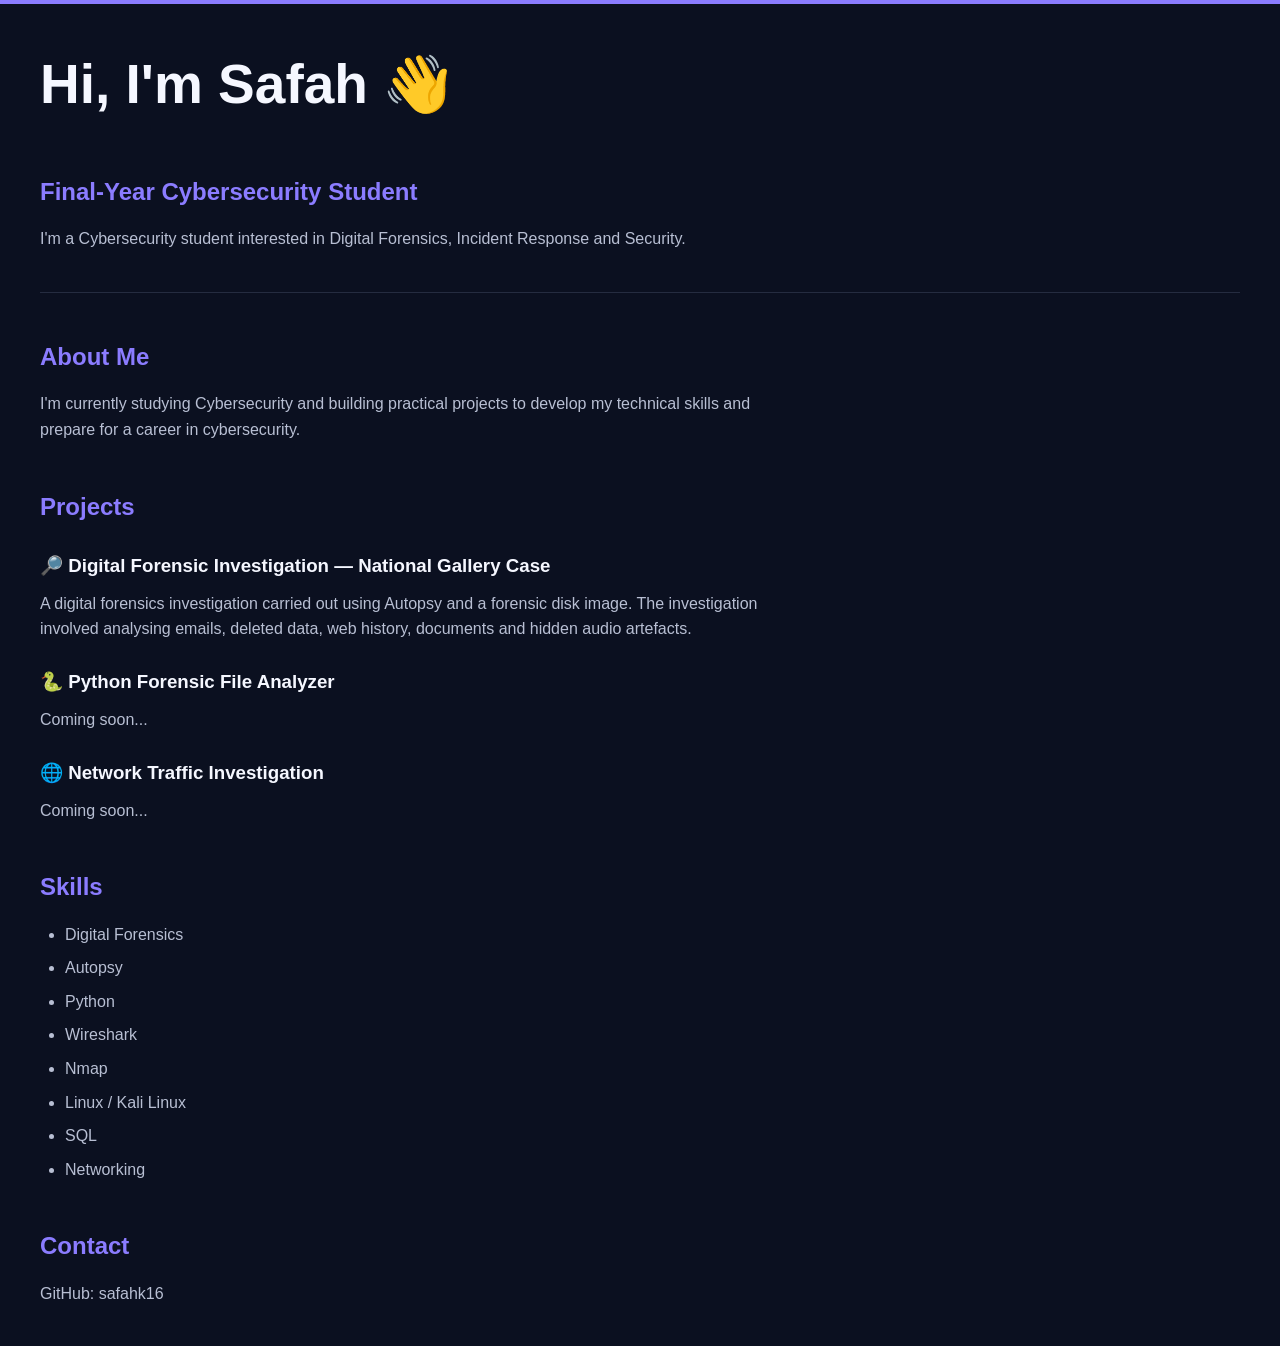
==== index.html @ 8dd82c58 "Add stylesheet link to index.html" ====
<!DOCTYPE html>
<html lang="en">
<head>
    <meta charset="UTF-8">
    <meta name="viewport" content="width=device-width, initial-scale=1.0">
    <link rel="stylesheet" href="style.css">
    <title>Safah | Cybersecurity Portfolio</title>
</head>

<body>

    <h1>Hi, I'm Safah 👋</h1>

    <h2>Final-Year Cybersecurity Student</h2>

    <p>
        I'm a Cybersecurity student interested in Digital Forensics,
        Incident Response and Security.
    </p>

    <hr>

    <h2>About Me</h2>

    <p>
        I'm currently studying Cybersecurity and building practical
        projects to develop my technical skills and prepare for a
        career in cybersecurity.
    </p>

    <h2>Projects</h2>

    <h3>🔎 Digital Forensic Investigation — National Gallery Case</h3>

    <p>
        A digital forensics investigation carried out using Autopsy
        and a forensic disk image. The investigation involved analysing
        emails, deleted data, web history, documents and hidden audio
        artefacts.
    </p>

    <h3>🐍 Python Forensic File Analyzer</h3>

    <p>
        Coming soon...
    </p>

    <h3>🌐 Network Traffic Investigation</h3>

    <p>
        Coming soon...
    </p>

    <h2>Skills</h2>

    <ul>
        <li>Digital Forensics</li>
        <li>Autopsy</li>
        <li>Python</li>
        <li>Wireshark</li>
        <li>Nmap</li>
        <li>Linux / Kali Linux</li>
        <li>SQL</li>
        <li>Networking</li>
    </ul>

    <h2>Contact</h2>

    <p>
        GitHub: safahk16
    </p>

</body>
</html>
---- style.css ----
* {
    margin: 0;
    padding: 0;
    box-sizing: border-box;
}

body {
    font-family: Arial, sans-serif;
    background: #0b1020;
    color: #f5f7ff;
    line-height: 1.6;
    padding: 40px;
}

h1 {
    font-size: 55px;
    margin-bottom: 10px;
}

h2 {
    color: #8b7cff;
    margin-top: 45px;
    margin-bottom: 15px;
}

h3 {
    margin-top: 25px;
    margin-bottom: 10px;
}

p {
    color: #b8bfd3;
    max-width: 750px;
}

hr {
    border: none;
    border-top: 1px solid #252c40;
    margin: 40px 0;
}

ul {
    margin-left: 25px;
    color: #b8bfd3;
}

li {
    margin: 8px 0;
}

body::before {
    content: "";
    display: block;
    height: 4px;
    background: #8b7cff;
    position: fixed;
    top: 0;
    left: 0;
    right: 0;
}
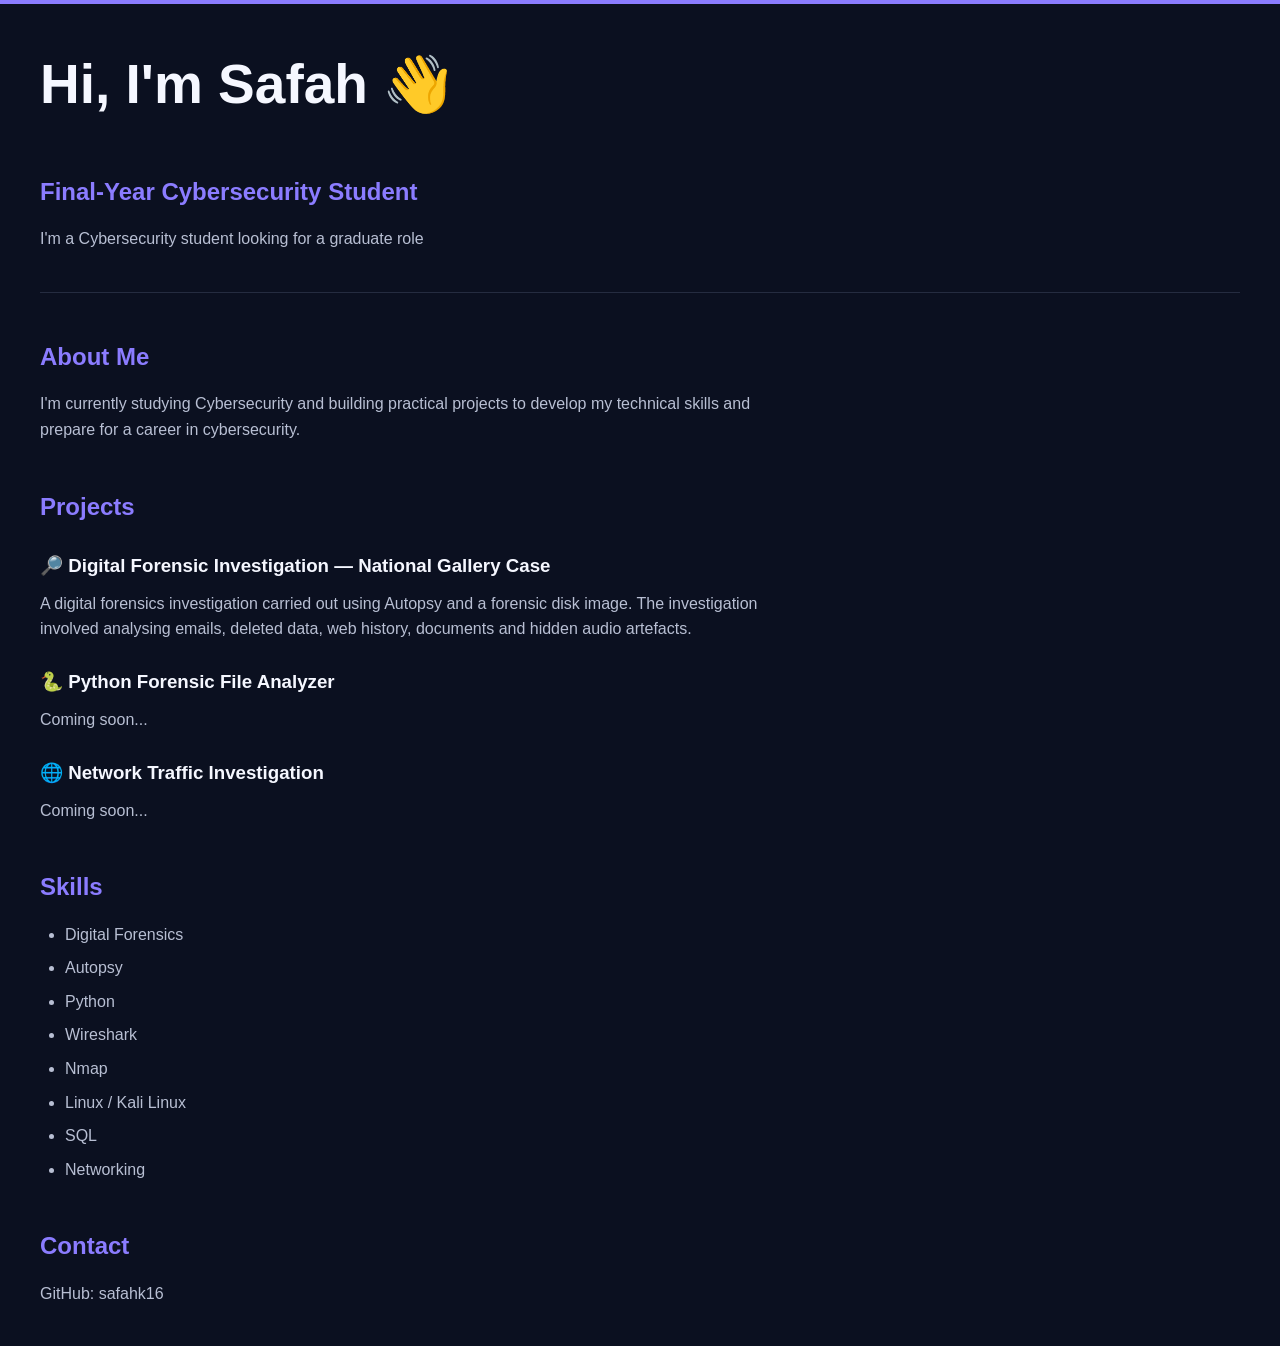
==== commit a6245426: "Update student description for graduate role" ====
--- a/index.html
+++ b/index.html
@@ -14,8 +14,7 @@
     <h2>Final-Year Cybersecurity Student</h2>
 
     <p>
-        I'm a Cybersecurity student interested in Digital Forensics,
-        Incident Response and Security.
+        I'm a Cybersecurity student looking for a graduate role
     </p>
 
     <hr>
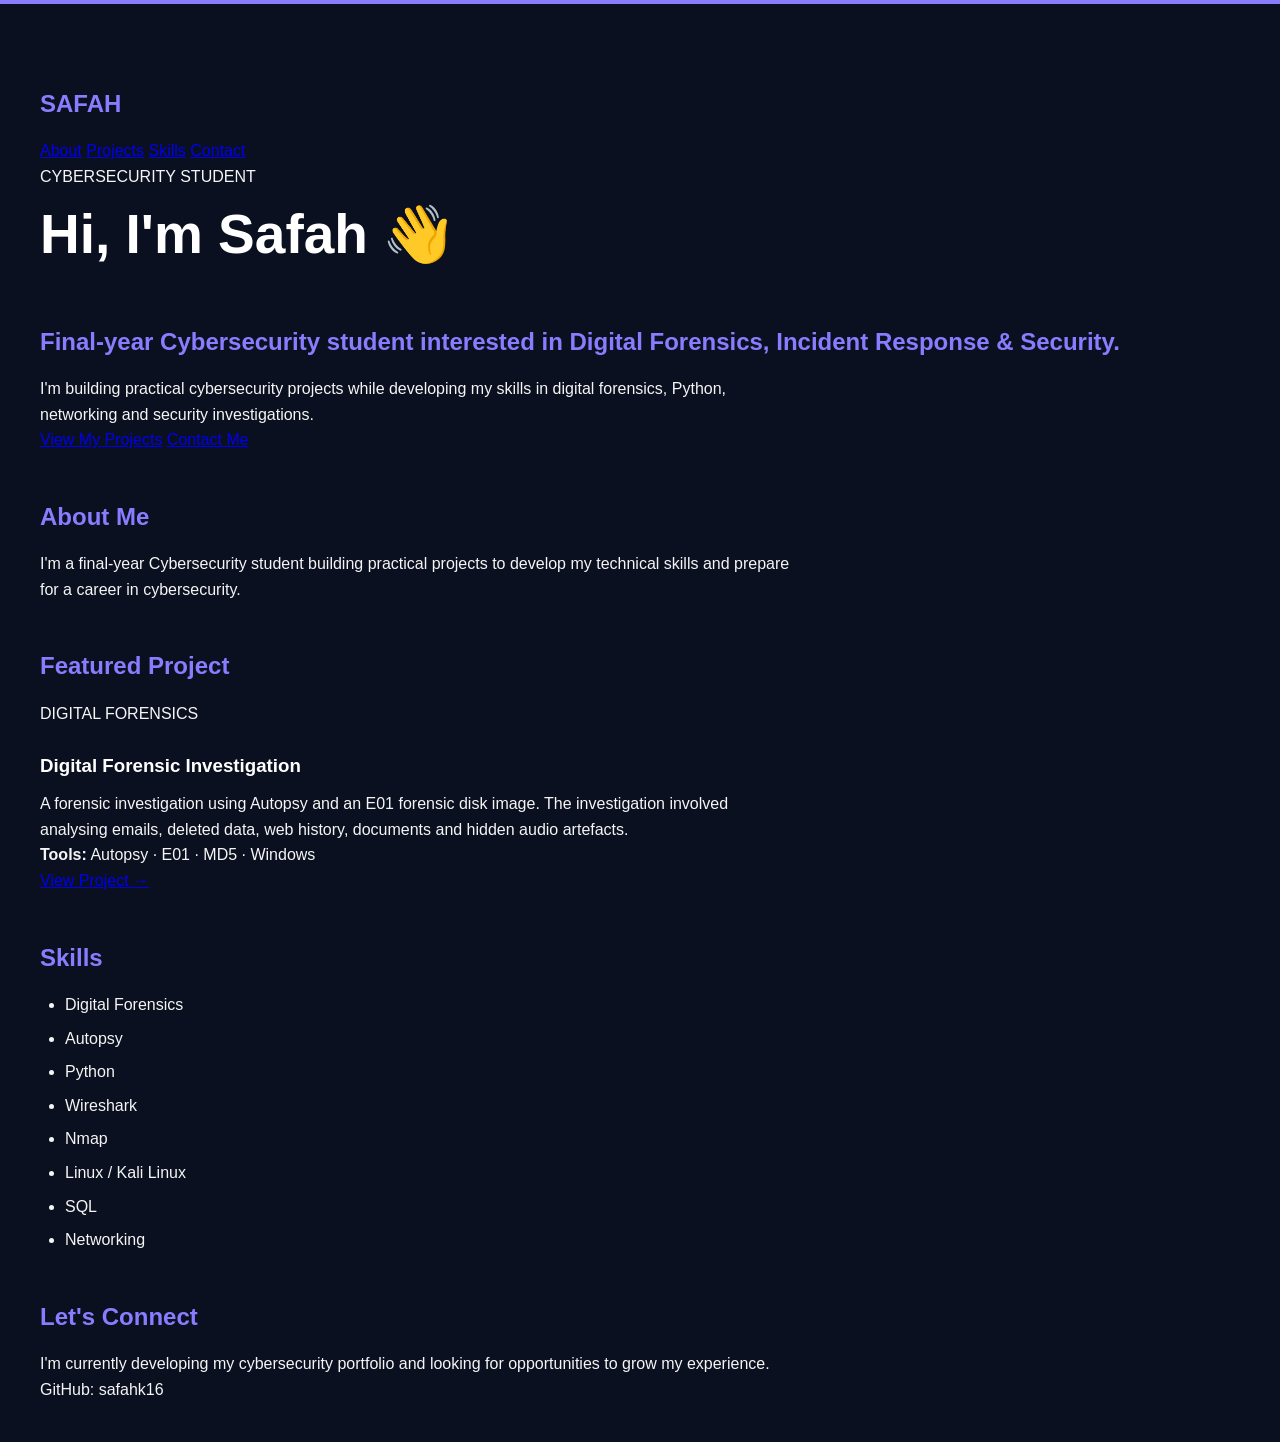
==== commit 899c047f: "Refactor index.html structure and content" ====
--- a/index.html
+++ b/index.html
@@ -1,73 +1,134 @@
 <!DOCTYPE html>
 <html lang="en">
+
 <head>
     <meta charset="UTF-8">
     <meta name="viewport" content="width=device-width, initial-scale=1.0">
+
     <link rel="stylesheet" href="style.css">
+
     <title>Safah | Cybersecurity Portfolio</title>
 </head>
 
 <body>
 
-    <h1>Hi, I'm Safah 👋</h1>
+    <header>
+        <nav>
+            <h2>SAFAH</h2>
 
-    <h2>Final-Year Cybersecurity Student</h2>
+            <div>
+                <a href="#about">About</a>
+                <a href="#projects">Projects</a>
+                <a href="#skills">Skills</a>
+                <a href="#contact">Contact</a>
+            </div>
+        </nav>
+    </header>
 
-    <p>
-        I'm a Cybersecurity student looking for a graduate role
-    </p>
 
-    <hr>
+    <main>
 
-    <h2>About Me</h2>
+        <section class="hero">
 
-    <p>
-        I'm currently studying Cybersecurity and building practical
-        projects to develop my technical skills and prepare for a
-        career in cybersecurity.
-    </p>
+            <p class="eyebrow">CYBERSECURITY STUDENT</p>
 
-    <h2>Projects</h2>
+            <h1>Hi, I'm Safah 👋</h1>
 
-    <h3>🔎 Digital Forensic Investigation — National Gallery Case</h3>
+            <h2>
+                Final-year Cybersecurity student interested in
+                Digital Forensics, Incident Response & Security.
+            </h2>
 
-    <p>
-        A digital forensics investigation carried out using Autopsy
-        and a forensic disk image. The investigation involved analysing
-        emails, deleted data, web history, documents and hidden audio
-        artefacts.
-    </p>
+            <p>
+                I'm building practical cybersecurity projects while
+                developing my skills in digital forensics, Python,
+                networking and security investigations.
+            </p>
 
-    <h3>🐍 Python Forensic File Analyzer</h3>
+            <div class="buttons">
+                <a href="#projects">View My Projects</a>
+                <a href="#contact">Contact Me</a>
+            </div>
 
-    <p>
-        Coming soon...
-    </p>
+        </section>
 
-    <h3>🌐 Network Traffic Investigation</h3>
 
-    <p>
-        Coming soon...
-    </p>
+        <section id="about">
 
-    <h2>Skills</h2>
+            <h2>About Me</h2>
 
-    <ul>
-        <li>Digital Forensics</li>
-        <li>Autopsy</li>
-        <li>Python</li>
-        <li>Wireshark</li>
-        <li>Nmap</li>
-        <li>Linux / Kali Linux</li>
-        <li>SQL</li>
-        <li>Networking</li>
-    </ul>
+            <p>
+                I'm a final-year Cybersecurity student building
+                practical projects to develop my technical skills
+                and prepare for a career in cybersecurity.
+            </p>
 
-    <h2>Contact</h2>
+        </section>
 
-    <p>
-        GitHub: safahk16
-    </p>
+
+        <section id="projects">
+
+            <h2>Featured Project</h2>
+
+            <div class="project-card">
+
+                <p class="eyebrow">DIGITAL FORENSICS</p>
+
+                <h3>Digital Forensic Investigation</h3>
+
+                <p>
+                    A forensic investigation using Autopsy and an
+                    E01 forensic disk image. The investigation
+                    involved analysing emails, deleted data,
+                    web history, documents and hidden audio artefacts.
+                </p>
+
+                <p>
+                    <strong>Tools:</strong>
+                    Autopsy · E01 · MD5 · Windows
+                </p>
+
+                <a href="#">View Project →</a>
+
+            </div>
+
+        </section>
+
+
+        <section id="skills">
+
+            <h2>Skills</h2>
+
+            <ul>
+                <li>Digital Forensics</li>
+                <li>Autopsy</li>
+                <li>Python</li>
+                <li>Wireshark</li>
+                <li>Nmap</li>
+                <li>Linux / Kali Linux</li>
+                <li>SQL</li>
+                <li>Networking</li>
+            </ul>
+
+        </section>
+
+
+        <section id="contact">
+
+            <h2>Let's Connect</h2>
+
+            <p>
+                I'm currently developing my cybersecurity portfolio
+                and looking for opportunities to grow my experience.
+            </p>
+
+            <p>
+                GitHub: safahk16
+            </p>
+
+        </section>
+
+    </main>
 
 </body>
 </html>
--- a/style.css
+++ b/style.css
@@ -7,7 +7,7 @@
 body {
     font-family: Arial, sans-serif;
     background: #0b1020;
-    color: #f5f7ff;
+    color: #ffffff;
     line-height: 1.6;
     padding: 40px;
 }
@@ -29,7 +29,7 @@
 }
 
 p {
-    color: #b8bfd3;
+    color: #F5F5F5;
     max-width: 750px;
 }
 
@@ -41,7 +41,7 @@
 
 ul {
     margin-left: 25px;
-    color: #b8bfd3;
+    color: #F5F5F5;
 }
 
 li {
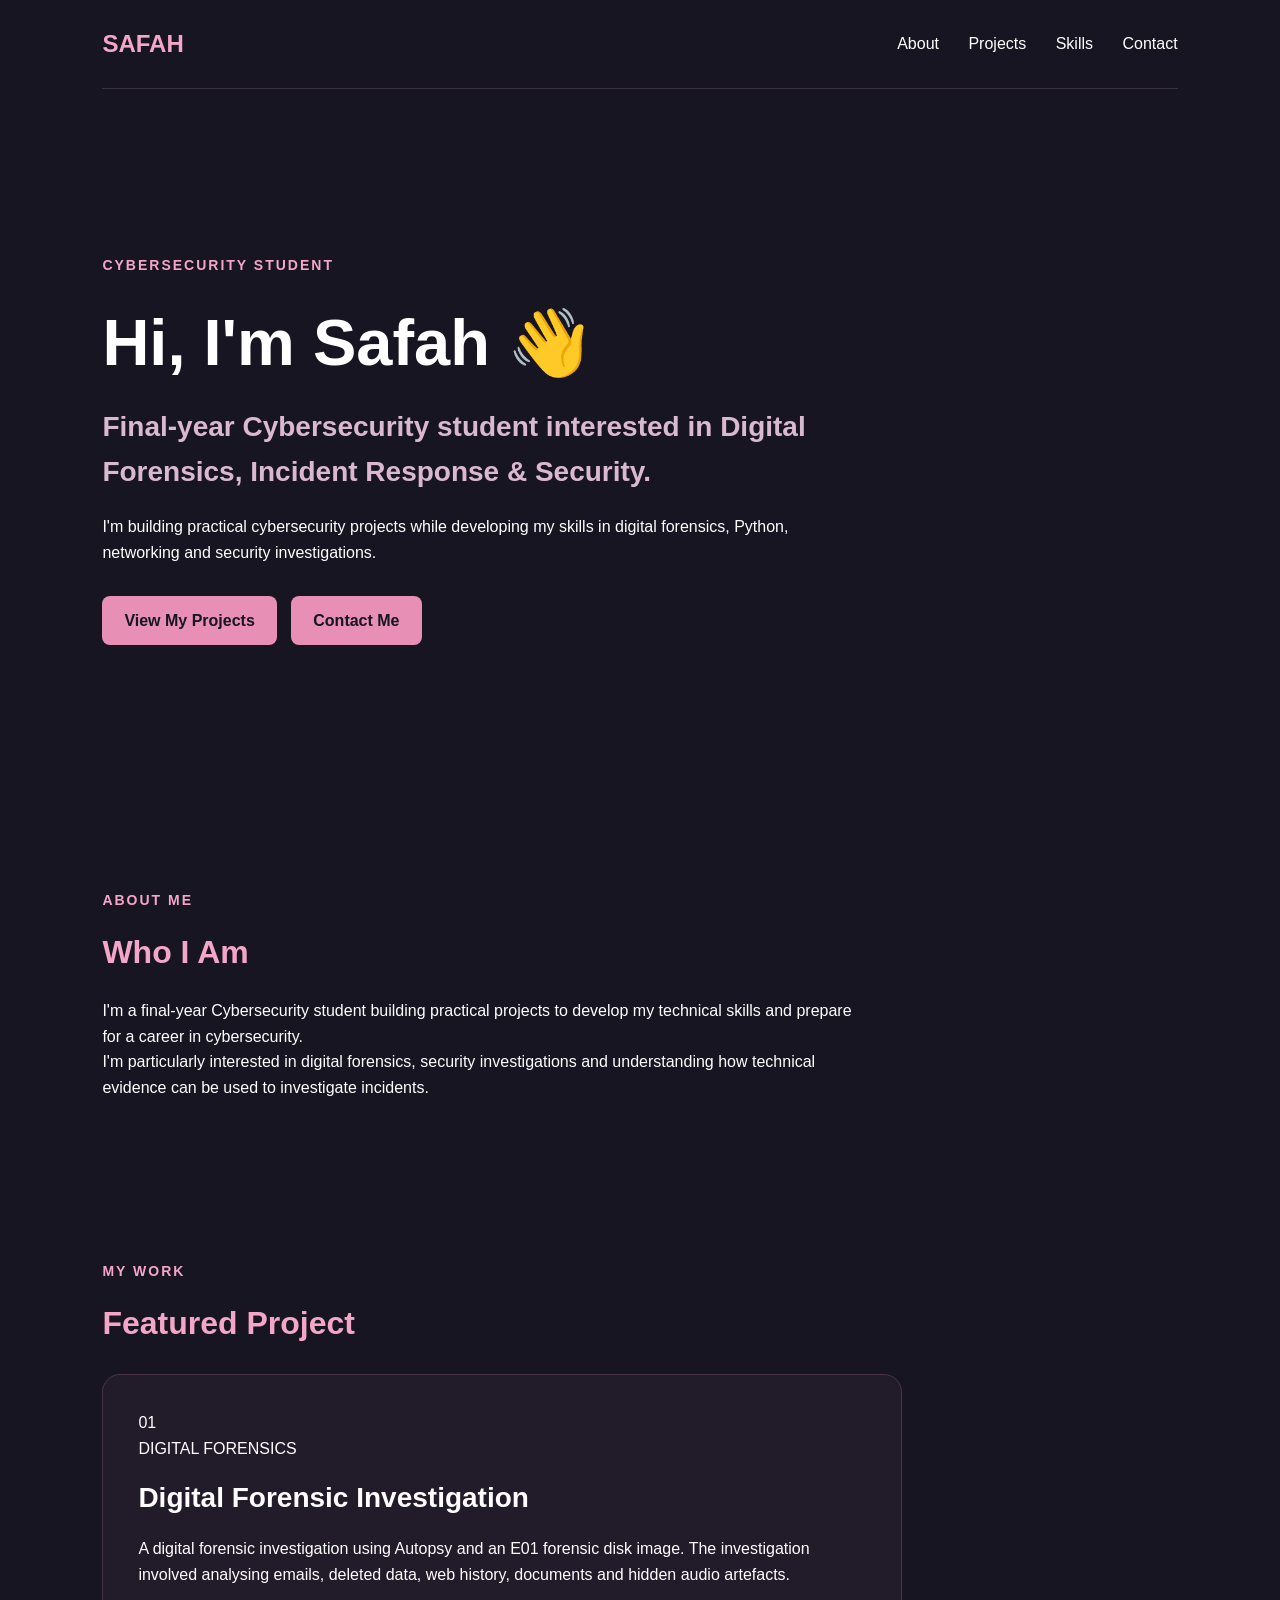
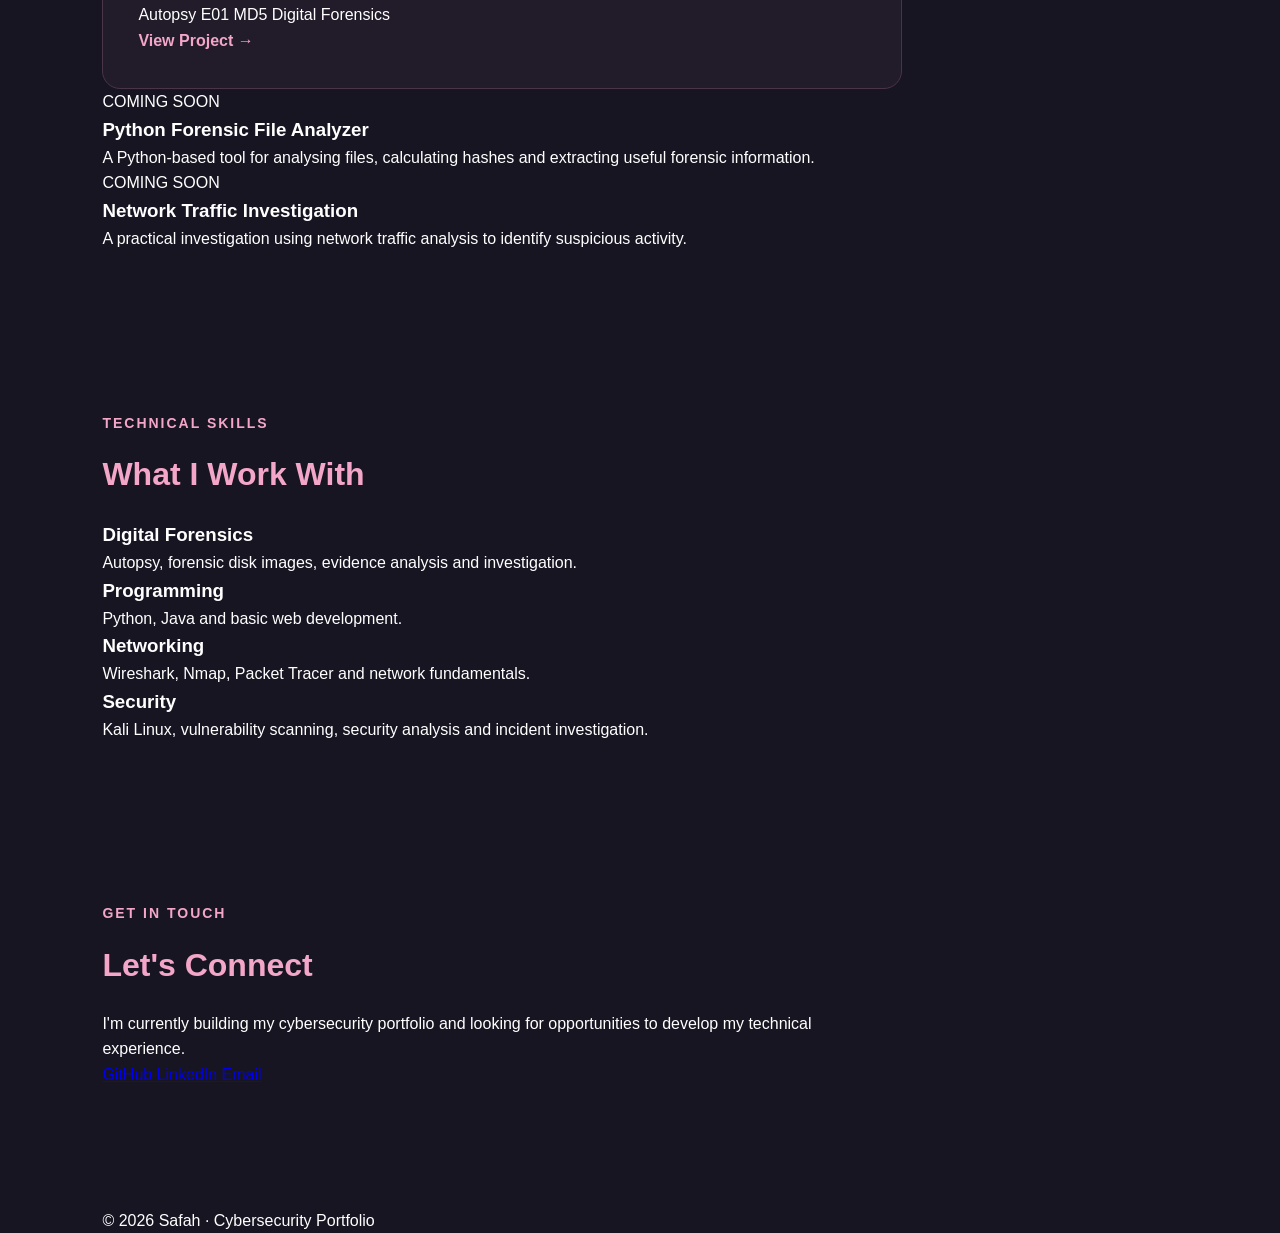
==== commit a4430031: "Update index.html" ====
--- a/index.html
+++ b/index.html
@@ -12,11 +12,13 @@
 
 <body>
 
+    <!-- Navigation -->
+
     <header>
         <nav>
             <h2>SAFAH</h2>
 
-            <div>
+            <div class="nav-links">
                 <a href="#about">About</a>
                 <a href="#projects">Projects</a>
                 <a href="#skills">Skills</a>
@@ -28,6 +30,8 @@
 
     <main>
 
+        <!-- Hero Section -->
+
         <section class="hero">
 
             <p class="eyebrow">CYBERSECURITY STUDENT</p>
@@ -39,7 +43,7 @@
                 Digital Forensics, Incident Response & Security.
             </h2>
 
-            <p>
+            <p class="intro">
                 I'm building practical cybersecurity projects while
                 developing my skills in digital forensics, Python,
                 networking and security investigations.
@@ -47,88 +51,206 @@
 
             <div class="buttons">
                 <a href="#projects">View My Projects</a>
-                <a href="#contact">Contact Me</a>
-            </div>
-
-        </section>
-
+                <a href="#contact" class="secondary-button">Contact Me</a>
+            </div>
+
+        </section>
+
+
+        <!-- About -->
 
         <section id="about">
 
-            <h2>About Me</h2>
+            <p class="eyebrow">ABOUT ME</p>
+
+            <h2>Who I Am</h2>
 
             <p>
-                I'm a final-year Cybersecurity student building
-                practical projects to develop my technical skills
-                and prepare for a career in cybersecurity.
-            </p>
-
-        </section>
-
+                I'm a final-year Cybersecurity student building practical
+                projects to develop my technical skills and prepare for
+                a career in cybersecurity.
+            </p>
+
+            <p>
+                I'm particularly interested in digital forensics,
+                security investigations and understanding how technical
+                evidence can be used to investigate incidents.
+            </p>
+
+        </section>
+
+
+        <!-- Projects -->
 
         <section id="projects">
 
+            <p class="eyebrow">MY WORK</p>
+
             <h2>Featured Project</h2>
 
             <div class="project-card">
 
-                <p class="eyebrow">DIGITAL FORENSICS</p>
-
-                <h3>Digital Forensic Investigation</h3>
+                <div class="project-number">
+                    01
+                </div>
+
+                <p class="project-type">
+                    DIGITAL FORENSICS
+                </p>
+
+                <h3>
+                    Digital Forensic Investigation
+                </h3>
 
                 <p>
-                    A forensic investigation using Autopsy and an
-                    E01 forensic disk image. The investigation
-                    involved analysing emails, deleted data,
-                    web history, documents and hidden audio artefacts.
-                </p>
+                    A digital forensic investigation using Autopsy and
+                    an E01 forensic disk image. The investigation involved
+                    analysing emails, deleted data, web history, documents
+                    and hidden audio artefacts.
+                </p>
+
+                <div class="tags">
+                    <span>Autopsy</span>
+                    <span>E01</span>
+                    <span>MD5</span>
+                    <span>Digital Forensics</span>
+                </div>
+
+                <a href="#" class="project-link">
+                    View Project →
+                </a>
+
+            </div>
+
+
+            <!-- Future Projects -->
+
+            <div class="coming-soon">
+
+                <p class="project-type">
+                    COMING SOON
+                </p>
+
+                <h3>Python Forensic File Analyzer</h3>
 
                 <p>
-                    <strong>Tools:</strong>
-                    Autopsy · E01 · MD5 · Windows
-                </p>
-
-                <a href="#">View Project →</a>
-
-            </div>
-
-        </section>
-
+                    A Python-based tool for analysing files,
+                    calculating hashes and extracting useful
+                    forensic information.
+                </p>
+
+            </div>
+
+
+            <div class="coming-soon">
+
+                <p class="project-type">
+                    COMING SOON
+                </p>
+
+                <h3>Network Traffic Investigation</h3>
+
+                <p>
+                    A practical investigation using network traffic
+                    analysis to identify suspicious activity.
+                </p>
+
+            </div>
+
+        </section>
+
+
+        <!-- Skills -->
 
         <section id="skills">
 
-            <h2>Skills</h2>
-
-            <ul>
-                <li>Digital Forensics</li>
-                <li>Autopsy</li>
-                <li>Python</li>
-                <li>Wireshark</li>
-                <li>Nmap</li>
-                <li>Linux / Kali Linux</li>
-                <li>SQL</li>
-                <li>Networking</li>
-            </ul>
-
-        </section>
-
+            <p class="eyebrow">TECHNICAL SKILLS</p>
+
+            <h2>What I Work With</h2>
+
+            <div class="skills-grid">
+
+                <div class="skill">
+                    <h3>Digital Forensics</h3>
+                    <p>
+                        Autopsy, forensic disk images,
+                        evidence analysis and investigation.
+                    </p>
+                </div>
+
+                <div class="skill">
+                    <h3>Programming</h3>
+                    <p>
+                        Python, Java and basic web development.
+                    </p>
+                </div>
+
+                <div class="skill">
+                    <h3>Networking</h3>
+                    <p>
+                        Wireshark, Nmap, Packet Tracer
+                        and network fundamentals.
+                    </p>
+                </div>
+
+                <div class="skill">
+                    <h3>Security</h3>
+                    <p>
+                        Kali Linux, vulnerability scanning,
+                        security analysis and incident investigation.
+                    </p>
+                </div>
+
+            </div>
+
+        </section>
+
+
+        <!-- Contact -->
 
         <section id="contact">
 
+            <p class="eyebrow">GET IN TOUCH</p>
+
             <h2>Let's Connect</h2>
 
             <p>
-                I'm currently developing my cybersecurity portfolio
-                and looking for opportunities to grow my experience.
-            </p>
-
-            <p>
-                GitHub: safahk16
-            </p>
+                I'm currently building my cybersecurity portfolio
+                and looking for opportunities to develop my
+                technical experience.
+            </p>
+
+            <div class="contact-links">
+
+                <a href="https://github.com/safahk16">
+                    GitHub
+                </a>
+
+                <a href="#">
+                    LinkedIn
+                </a>
+
+                <a href="mailto:YOUR-EMAIL@example.com">
+                    Email
+                </a>
+
+            </div>
 
         </section>
 
     </main>
 
+
+    <!-- Footer -->
+
+    <footer>
+
+        <p>
+            © 2026 Safah · Cybersecurity Portfolio
+        </p>
+
+    </footer>
+
 </body>
+
 </html>
--- a/style.css
+++ b/style.css
@@ -4,57 +4,180 @@
     box-sizing: border-box;
 }
 
+html {
+    scroll-behavior: smooth;
+}
+
 body {
     font-family: Arial, sans-serif;
-    background: #0b1020;
+    background: #171522;
     color: #ffffff;
     line-height: 1.6;
-    padding: 40px;
+    padding: 0 8%;
 }
 
-h1 {
-    font-size: 55px;
+header {
+    padding: 25px 0;
+    border-bottom: 1px solid #3a3140;
+}
+
+nav {
+    display: flex;
+    justify-content: space-between;
+    align-items: center;
+}
+
+nav h2 {
+    margin: 0;
+    color: #f3a6c8;
+}
+
+nav a {
+    color: #ffffff;
+    text-decoration: none;
+    margin-left: 25px;
+}
+
+nav a:hover {
+    color: #f3a6c8;
+}
+
+main {
+    max-width: 1100px;
+    margin: auto;
+}
+
+.hero {
+    min-height: 80vh;
+    display: flex;
+    flex-direction: column;
+    justify-content: center;
+}
+
+.eyebrow {
+    color: #f3a6c8;
+    font-size: 14px;
+    font-weight: bold;
+    letter-spacing: 2px;
+    margin-bottom: 15px;
+}
+
+.hero h1 {
+    font-size: 65px;
     margin-bottom: 10px;
 }
 
-h2 {
-    color: #8b7cff;
-    margin-top: 45px;
+.hero h2 {
+    color: #d9b8d0;
+    font-size: 28px;
+    max-width: 850px;
+    margin-bottom: 20px;
+}
+
+.hero p:not(.eyebrow) {
+    max-width: 700px;
+    color: #ffffff;
+}
+
+.buttons {
+    margin-top: 30px;
+}
+
+.buttons a {
+    display: inline-block;
+    padding: 12px 22px;
+    margin-right: 10px;
+    border-radius: 8px;
+    text-decoration: none;
+    background: #e88fb5;
+    color: #171522;
+    font-weight: bold;
+}
+
+.buttons a:hover {
+    background: #f3a6c8;
+}
+
+section {
+    padding: 80px 0;
+}
+
+section > h2 {
+    color: #f3a6c8;
+    font-size: 32px;
+    margin-bottom: 20px;
+}
+
+section p {
+    color: #ffffff;
+    max-width: 750px;
+}
+
+.project-card {
+    background: #211b2a;
+    border: 1px solid #4a3546;
+    border-radius: 18px;
+    padding: 35px;
+    margin-top: 25px;
+    max-width: 800px;
+}
+
+.project-card h3 {
+    font-size: 28px;
     margin-bottom: 15px;
 }
 
-h3 {
-    margin-top: 25px;
-    margin-bottom: 10px;
+.project-card p {
+    margin-bottom: 15px;
 }
 
-p {
-    color: #F5F5F5;
-    max-width: 750px;
+.project-card a {
+    color: #f3a6c8;
+    text-decoration: none;
+    font-weight: bold;
 }
 
-hr {
-    border: none;
-    border-top: 1px solid #252c40;
-    margin: 40px 0;
+.project-card a:hover {
+    text-decoration: underline;
 }
 
 ul {
-    margin-left: 25px;
-    color: #F5F5F5;
+    list-style: none;
 }
 
 li {
-    margin: 8px 0;
+    display: inline-block;
+    background: #211b2a;
+    border: 1px solid #4a3546;
+    border-radius: 8px;
+    padding: 10px 15px;
+    margin: 5px;
 }
 
-body::before {
-    content: "";
-    display: block;
-    height: 4px;
-    background: #8b7cff;
-    position: fixed;
-    top: 0;
-    left: 0;
-    right: 0;
+#contact {
+    padding-bottom: 120px;
 }
+
+@media (max-width: 700px) {
+
+    body {
+        padding: 0 5%;
+    }
+
+    nav {
+        flex-direction: column;
+        gap: 15px;
+    }
+
+    nav a {
+        margin: 0 8px;
+    }
+
+    .hero h1 {
+        font-size: 45px;
+    }
+
+    .hero h2 {
+        font-size: 22px;
+    }
+}
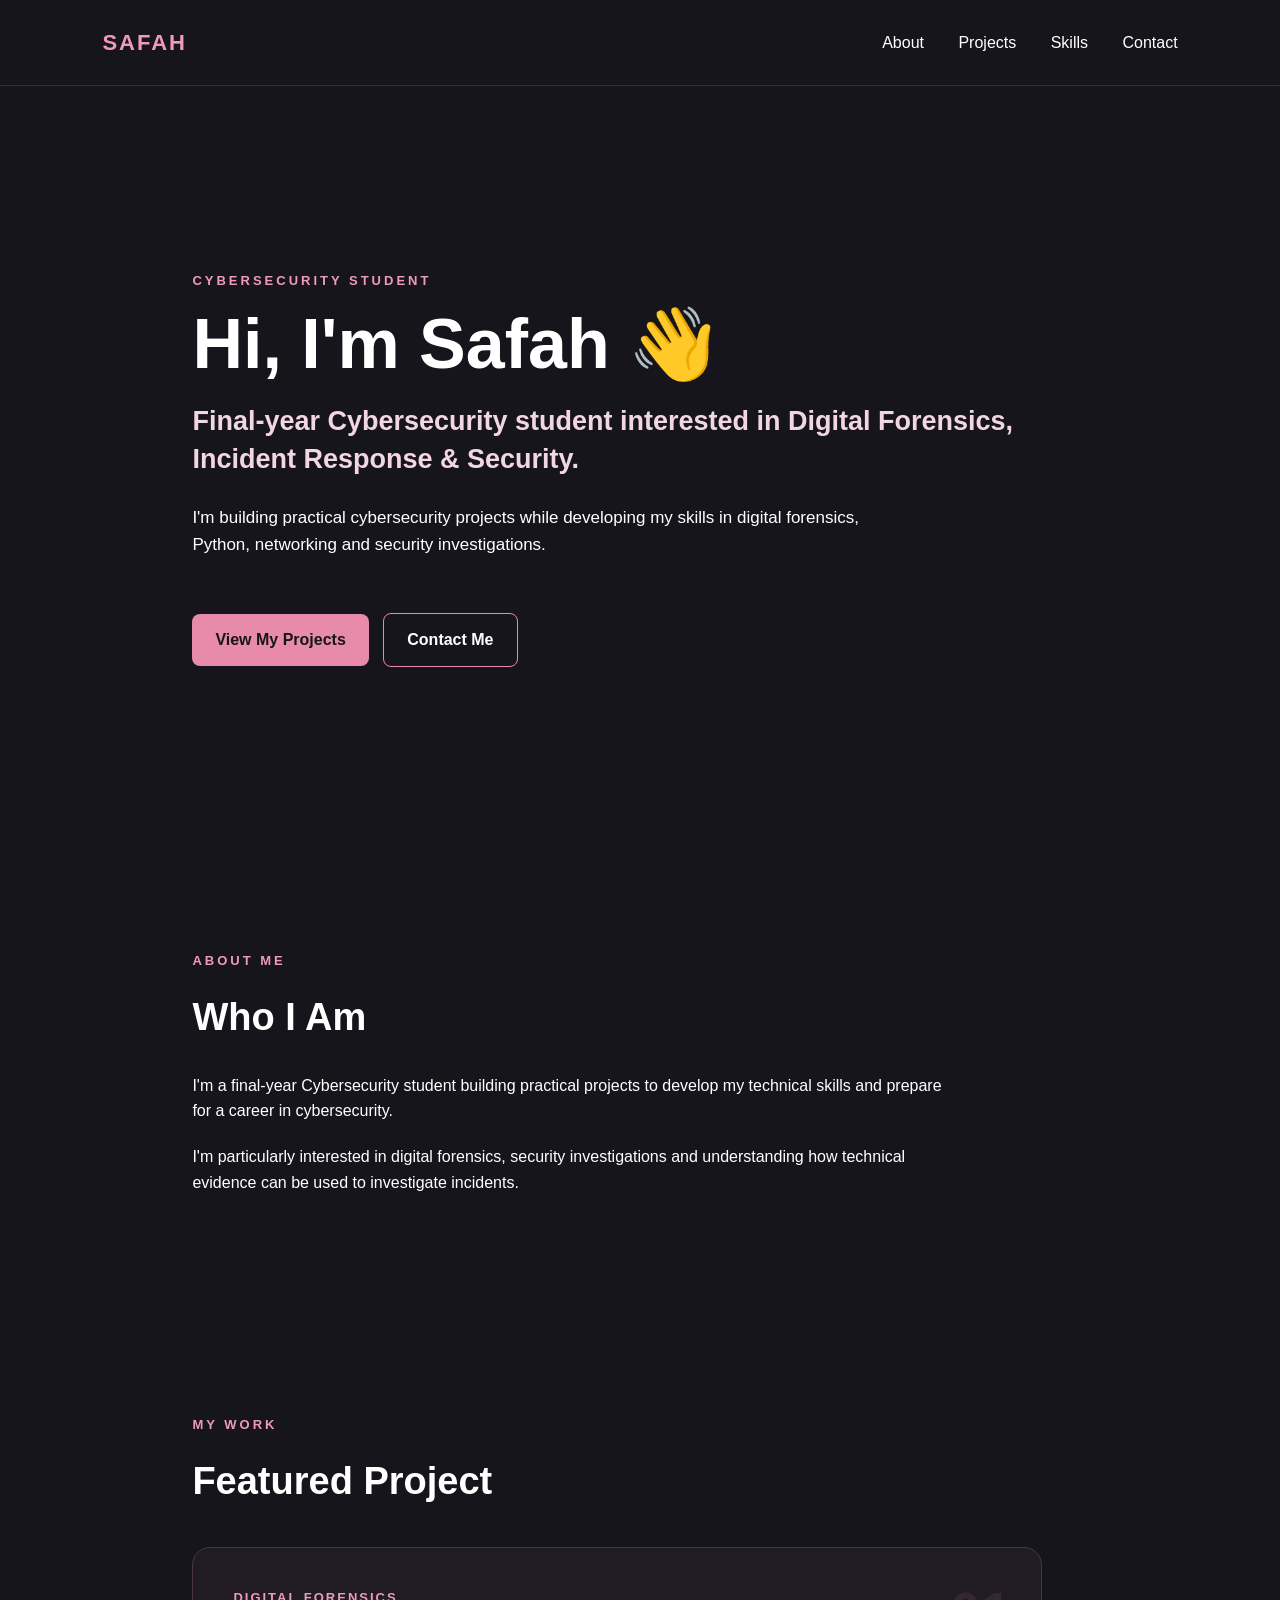
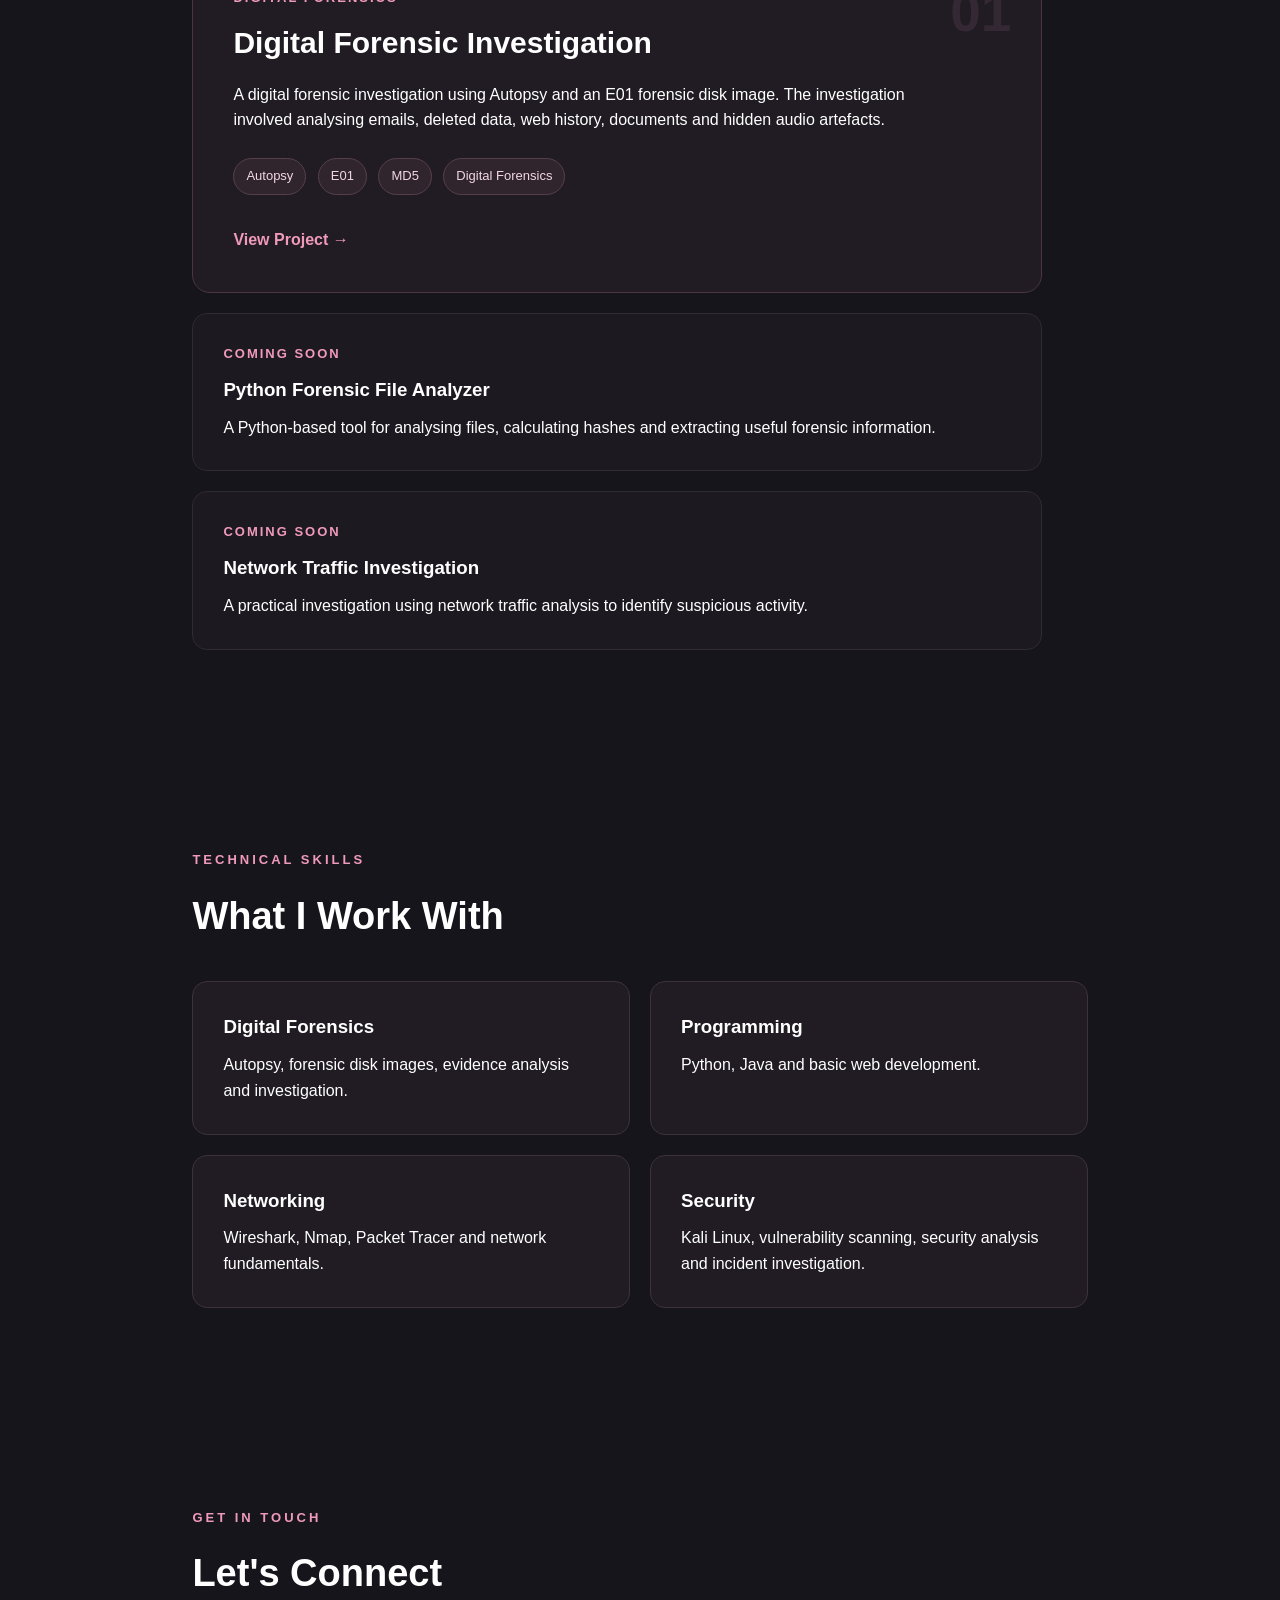
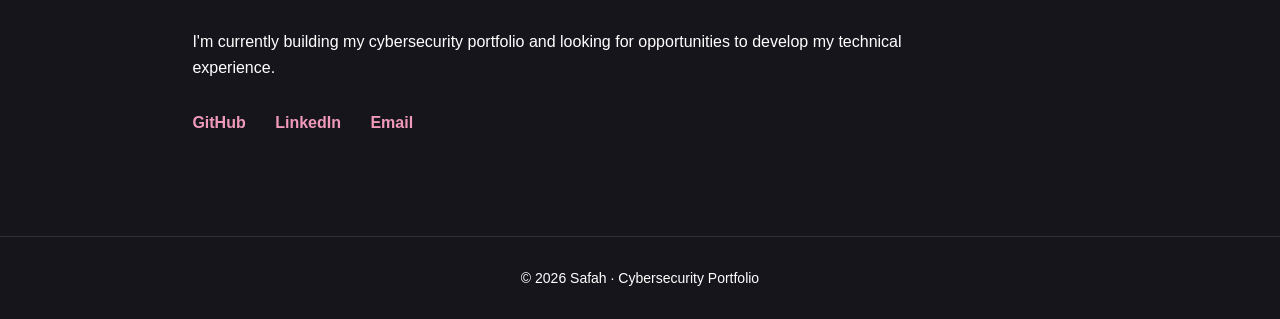
==== commit 511cbb3c: "Update index.html" ====
--- a/index.html
+++ b/index.html
@@ -116,7 +116,7 @@
                     <span>Digital Forensics</span>
                 </div>
 
-                <a href="#" class="project-link">
+                <a href="project1.html" class="project-link">
                     View Project →
                 </a>
 
--- a/style.css
+++ b/style.css
@@ -1,3 +1,7 @@
+/* =========================
+   GENERAL
+========================= */
+
 * {
     margin: 0;
     padding: 0;
@@ -10,167 +14,407 @@
 
 body {
     font-family: Arial, sans-serif;
-    background: #171522;
+    background: #17151c;
     color: #ffffff;
     line-height: 1.6;
-    padding: 0 8%;
-}
+}
+
+
+/* =========================
+   NAVIGATION
+========================= */
 
 header {
-    padding: 25px 0;
-    border-bottom: 1px solid #3a3140;
+    padding: 25px 8%;
+    border-bottom: 1px solid #342d35;
 }
 
 nav {
+    max-width: 1100px;
+    margin: auto;
+
     display: flex;
     justify-content: space-between;
     align-items: center;
 }
 
 nav h2 {
-    margin: 0;
-    color: #f3a6c8;
-}
-
-nav a {
+    color: #f09ab9;
+    font-size: 22px;
+    letter-spacing: 2px;
+}
+
+.nav-links a {
     color: #ffffff;
     text-decoration: none;
-    margin-left: 25px;
-}
-
-nav a:hover {
-    color: #f3a6c8;
-}
+    margin-left: 30px;
+    transition: 0.3s;
+}
+
+.nav-links a:hover {
+    color: #f09ab9;
+}
+
+
+/* =========================
+   MAIN
+========================= */
 
 main {
     max-width: 1100px;
     margin: auto;
-}
+    padding: 0 8%;
+}
+
+
+/* =========================
+   HERO
+========================= */
 
 .hero {
-    min-height: 80vh;
+    min-height: 85vh;
+
     display: flex;
     flex-direction: column;
     justify-content: center;
 }
 
 .eyebrow {
-    color: #f3a6c8;
-    font-size: 14px;
-    font-weight: bold;
-    letter-spacing: 2px;
+    color: #f09ab9;
+    font-size: 13px;
+    font-weight: bold;
+    letter-spacing: 3px;
     margin-bottom: 15px;
 }
 
 .hero h1 {
-    font-size: 65px;
-    margin-bottom: 10px;
+    font-size: 70px;
+    line-height: 1.1;
+    margin-bottom: 20px;
 }
 
 .hero h2 {
-    color: #d9b8d0;
-    font-size: 28px;
+    color: #f2d7e2;
+    font-size: 27px;
     max-width: 850px;
-    margin-bottom: 20px;
-}
-
-.hero p:not(.eyebrow) {
+    line-height: 1.4;
+    margin-bottom: 25px;
+}
+
+.intro {
     max-width: 700px;
     color: #ffffff;
-}
+    font-size: 17px;
+}
+
+
+/* =========================
+   BUTTONS
+========================= */
 
 .buttons {
-    margin-top: 30px;
+    margin-top: 35px;
 }
 
 .buttons a {
     display: inline-block;
-    padding: 12px 22px;
+
+    padding: 13px 23px;
+
+    border-radius: 8px;
+
+    background: #e88baa;
+    color: #17151c;
+
+    text-decoration: none;
+    font-weight: bold;
+
     margin-right: 10px;
-    border-radius: 8px;
+
+    transition: 0.3s;
+}
+
+.buttons a:hover {
+    background: #f09ab9;
+    transform: translateY(-2px);
+}
+
+.buttons .secondary-button {
+    background: transparent;
+    color: #ffffff;
+    border: 1px solid #e88baa;
+}
+
+.buttons .secondary-button:hover {
+    background: #e88baa;
+    color: #17151c;
+}
+
+
+/* =========================
+   SECTIONS
+========================= */
+
+section {
+    padding: 100px 0;
+}
+
+section > h2 {
+    font-size: 38px;
+    margin-bottom: 25px;
+}
+
+section > p {
+    max-width: 750px;
+    color: #ffffff;
+    margin-bottom: 20px;
+}
+
+
+/* =========================
+   PROJECTS
+========================= */
+
+.project-card {
+    position: relative;
+
+    background: #211c23;
+
+    border: 1px solid #4a3540;
+
+    border-radius: 18px;
+
+    padding: 40px;
+
+    margin-top: 35px;
+
+    max-width: 850px;
+
+    overflow: hidden;
+
+    transition: 0.3s;
+}
+
+.project-card:hover {
+    border-color: #e88baa;
+    transform: translateY(-4px);
+}
+
+.project-number {
+    position: absolute;
+
+    right: 30px;
+    top: 20px;
+
+    font-size: 55px;
+
+    color: #332833;
+
+    font-weight: bold;
+}
+
+.project-type {
+    color: #f09ab9;
+    font-size: 13px;
+    font-weight: bold;
+    letter-spacing: 2px;
+    margin-bottom: 10px;
+}
+
+.project-card h3 {
+    font-size: 30px;
+    margin-bottom: 15px;
+}
+
+.project-card > p:not(.project-type) {
+    max-width: 700px;
+    color: #ffffff;
+    margin-bottom: 20px;
+}
+
+
+/* =========================
+   PROJECT TAGS
+========================= */
+
+.tags {
+    margin: 25px 0;
+}
+
+.tags span {
+    display: inline-block;
+
+    padding: 7px 12px;
+
+    margin-right: 7px;
+    margin-bottom: 7px;
+
+    border-radius: 20px;
+
+    background: #30252d;
+
+    border: 1px solid #55404a;
+
+    color: #f2d7e2;
+
+    font-size: 13px;
+}
+
+
+/* =========================
+   PROJECT LINK
+========================= */
+
+.project-link {
+    color: #f09ab9;
+
     text-decoration: none;
-    background: #e88fb5;
-    color: #171522;
-    font-weight: bold;
-}
-
-.buttons a:hover {
-    background: #f3a6c8;
-}
-
-section {
-    padding: 80px 0;
-}
-
-section > h2 {
-    color: #f3a6c8;
-    font-size: 32px;
-    margin-bottom: 20px;
-}
-
-section p {
-    color: #ffffff;
-    max-width: 750px;
-}
-
-.project-card {
-    background: #211b2a;
-    border: 1px solid #4a3546;
-    border-radius: 18px;
-    padding: 35px;
-    margin-top: 25px;
-    max-width: 800px;
-}
-
-.project-card h3 {
-    font-size: 28px;
-    margin-bottom: 15px;
-}
-
-.project-card p {
-    margin-bottom: 15px;
-}
-
-.project-card a {
-    color: #f3a6c8;
+
+    font-weight: bold;
+
+    transition: 0.3s;
+}
+
+.project-link:hover {
+    color: #ffffff;
+}
+
+
+/* =========================
+   COMING SOON PROJECTS
+========================= */
+
+.coming-soon {
+    background: #1d1920;
+
+    border: 1px solid #302a31;
+
+    border-radius: 15px;
+
+    padding: 30px;
+
+    margin-top: 20px;
+
+    max-width: 850px;
+}
+
+.coming-soon h3 {
+    margin-bottom: 10px;
+}
+
+.coming-soon p:not(.project-type) {
+    color: #ffffff;
+}
+
+
+/* =========================
+   SKILLS
+========================= */
+
+.skills-grid {
+    display: grid;
+
+    grid-template-columns: repeat(2, 1fr);
+
+    gap: 20px;
+
+    margin-top: 35px;
+}
+
+.skill {
+    background: #211c23;
+
+    border: 1px solid #3d323a;
+
+    border-radius: 15px;
+
+    padding: 30px;
+
+    transition: 0.3s;
+}
+
+.skill:hover {
+    border-color: #e88baa;
+}
+
+.skill h3 {
+    color: #ffffff;
+    margin-bottom: 10px;
+}
+
+.skill p {
+    color: #ffffff;
+}
+
+
+/* =========================
+   CONTACT
+========================= */
+
+.contact-links {
+    margin-top: 30px;
+}
+
+.contact-links a {
+    display: inline-block;
+
+    color: #f09ab9;
+
     text-decoration: none;
-    font-weight: bold;
-}
-
-.project-card a:hover {
-    text-decoration: underline;
-}
-
-ul {
-    list-style: none;
-}
-
-li {
-    display: inline-block;
-    background: #211b2a;
-    border: 1px solid #4a3546;
-    border-radius: 8px;
-    padding: 10px 15px;
-    margin: 5px;
-}
-
-#contact {
-    padding-bottom: 120px;
-}
+
+    margin-right: 25px;
+
+    font-weight: bold;
+}
+
+.contact-links a:hover {
+    color: #ffffff;
+}
+
+
+/* =========================
+   FOOTER
+========================= */
+
+footer {
+    text-align: center;
+
+    padding: 30px;
+
+    border-top: 1px solid #342d35;
+
+    color: #ffffff;
+
+    font-size: 14px;
+}
+
+
+/* =========================
+   MOBILE
+========================= */
 
 @media (max-width: 700px) {
 
-    body {
-        padding: 0 5%;
+    header {
+        padding: 20px 5%;
     }
 
     nav {
         flex-direction: column;
-        gap: 15px;
-    }
-
-    nav a {
-        margin: 0 8px;
+        gap: 20px;
+    }
+
+    .nav-links a {
+        margin: 0 7px;
+        font-size: 14px;
+    }
+
+    main {
+        padding: 0 5%;
+    }
+
+    .hero {
+        min-height: 75vh;
     }
 
     .hero h1 {
@@ -178,6 +422,173 @@
     }
 
     .hero h2 {
-        font-size: 22px;
-    }
-}
+        font-size: 21px;
+    }
+
+    section {
+        padding: 70px 0;
+    }
+
+    section > h2 {
+        font-size: 30px;
+    }
+
+    .skills-grid {
+        grid-template-columns: 1fr;
+    }
+
+    .project-card {
+        padding: 30px;
+    }
+
+    .project-number {
+        font-size: 40px;
+    }
+}
+/* =========================
+   PROJECT PAGE
+========================= */
+
+.project-hero {
+    min-height: 65vh;
+    display: flex;
+    flex-direction: column;
+    justify-content: center;
+}
+
+.project-hero h1 {
+    font-size: 60px;
+    line-height: 1.1;
+    margin-bottom: 25px;
+    max-width: 900px;
+}
+
+.project-intro {
+    font-size: 21px;
+    color: #f2d7e2;
+    max-width: 750px;
+    margin-bottom: 25px;
+}
+
+
+/* =========================
+   METHODOLOGY
+========================= */
+
+.method-list {
+    max-width: 850px;
+    margin-top: 35px;
+}
+
+.method {
+    display: flex;
+    gap: 25px;
+
+    padding: 25px 0;
+
+    border-bottom: 1px solid #342d35;
+}
+
+.method span {
+    color: #f09ab9;
+    font-weight: bold;
+    font-size: 15px;
+    min-width: 30px;
+}
+
+.method h3 {
+    margin-bottom: 8px;
+}
+
+.method p {
+    color: #ffffff;
+}
+
+
+/* =========================
+   TIMELINE
+========================= */
+
+.timeline {
+    max-width: 850px;
+    margin-top: 35px;
+    border-left: 2px solid #e88baa;
+    padding-left: 30px;
+}
+
+.timeline-item {
+    margin-bottom: 35px;
+}
+
+.timeline-item strong {
+    color: #f09ab9;
+    font-size: 16px;
+}
+
+.timeline-item p {
+    margin-top: 8px;
+    color: #ffffff;
+}
+
+
+/* =========================
+   BACK BUTTON
+========================= */
+
+.back-section {
+    padding-top: 20px;
+    padding-bottom: 100px;
+}
+
+.secondary-button {
+    display: inline-block;
+
+    padding: 13px 23px;
+
+    border-radius: 8px;
+
+    background: transparent;
+
+    color: #ffffff;
+
+    border: 1px solid #e88baa;
+
+    text-decoration: none;
+
+    font-weight: bold;
+
+    transition: 0.3s;
+}
+
+.secondary-button:hover {
+    background: #e88baa;
+    color: #17151c;
+}
+
+
+/* =========================
+   PROJECT PAGE MOBILE
+========================= */
+
+@media (max-width: 700px) {
+
+    .project-hero {
+        min-height: 60vh;
+    }
+
+    .project-hero h1 {
+        font-size: 42px;
+    }
+
+    .project-intro {
+        font-size: 18px;
+    }
+
+    .method {
+        gap: 15px;
+    }
+
+    .timeline {
+        padding-left: 20px;
+    }
+}
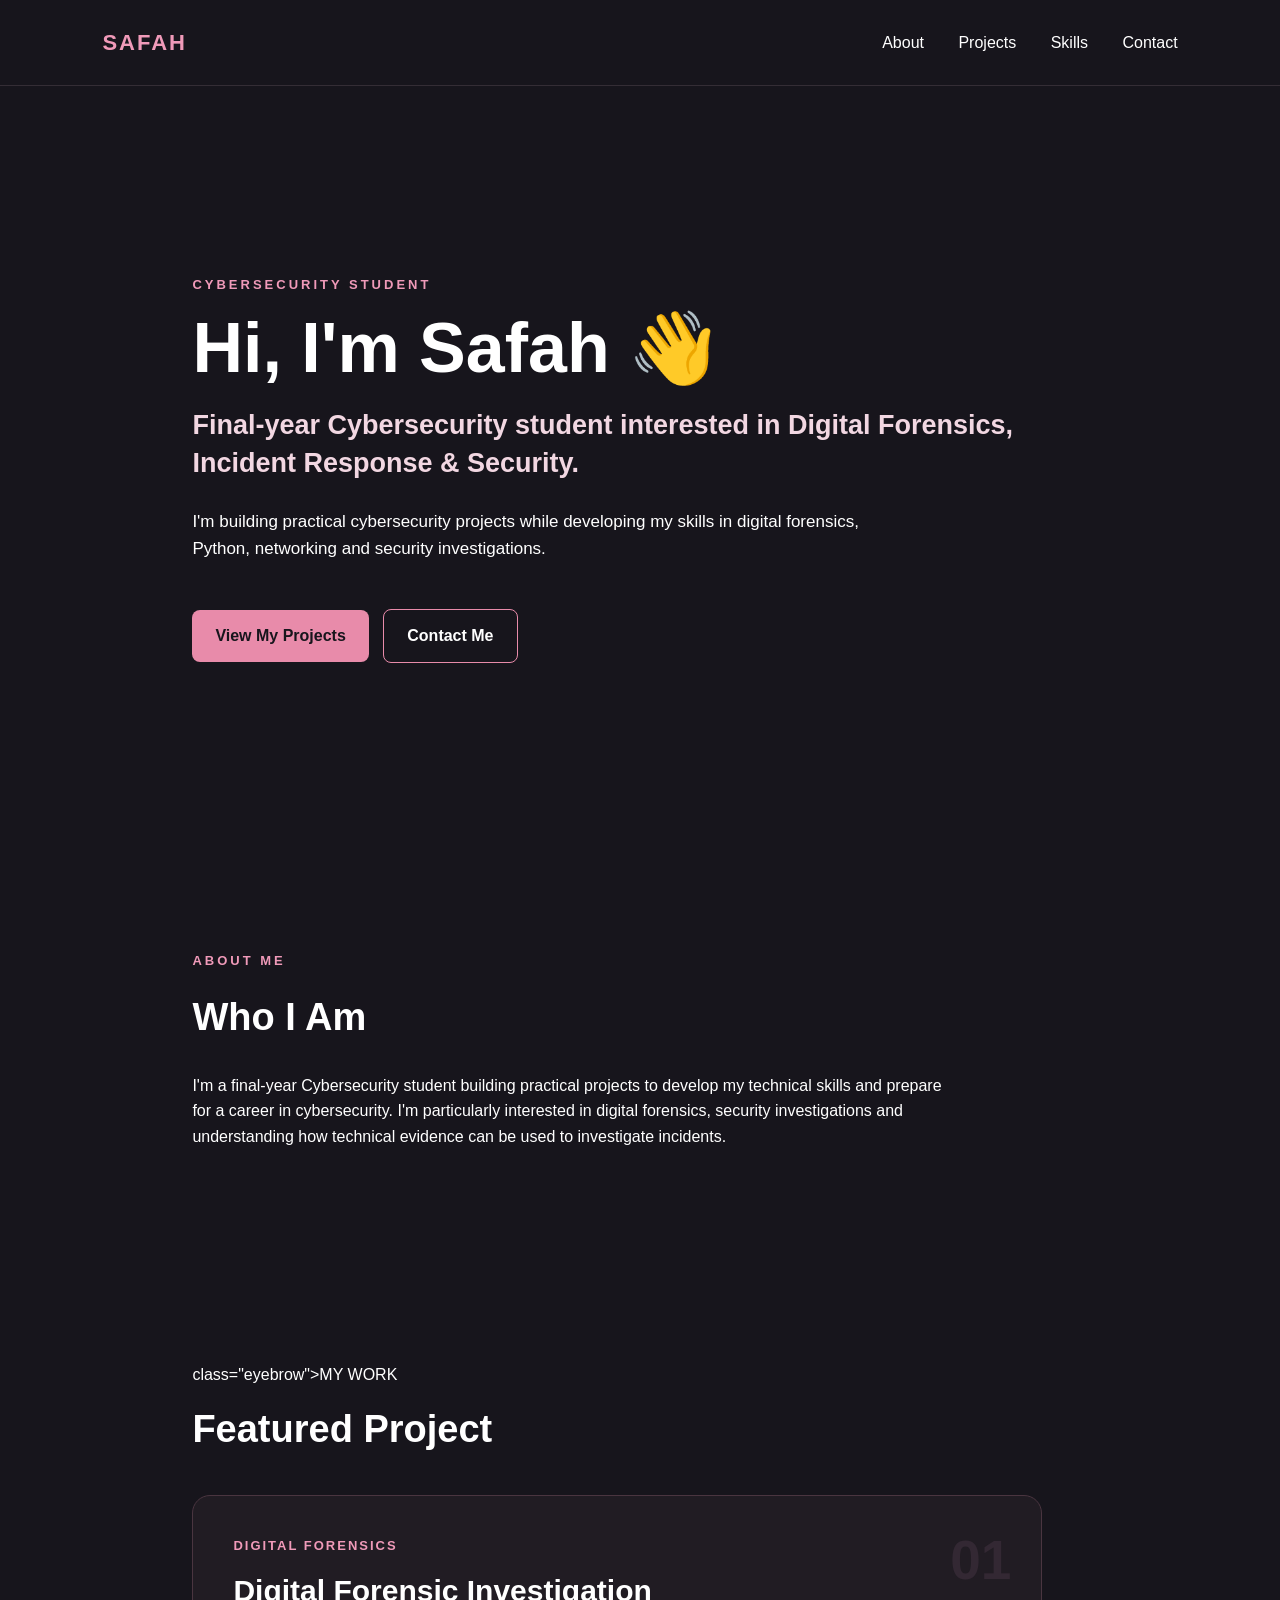
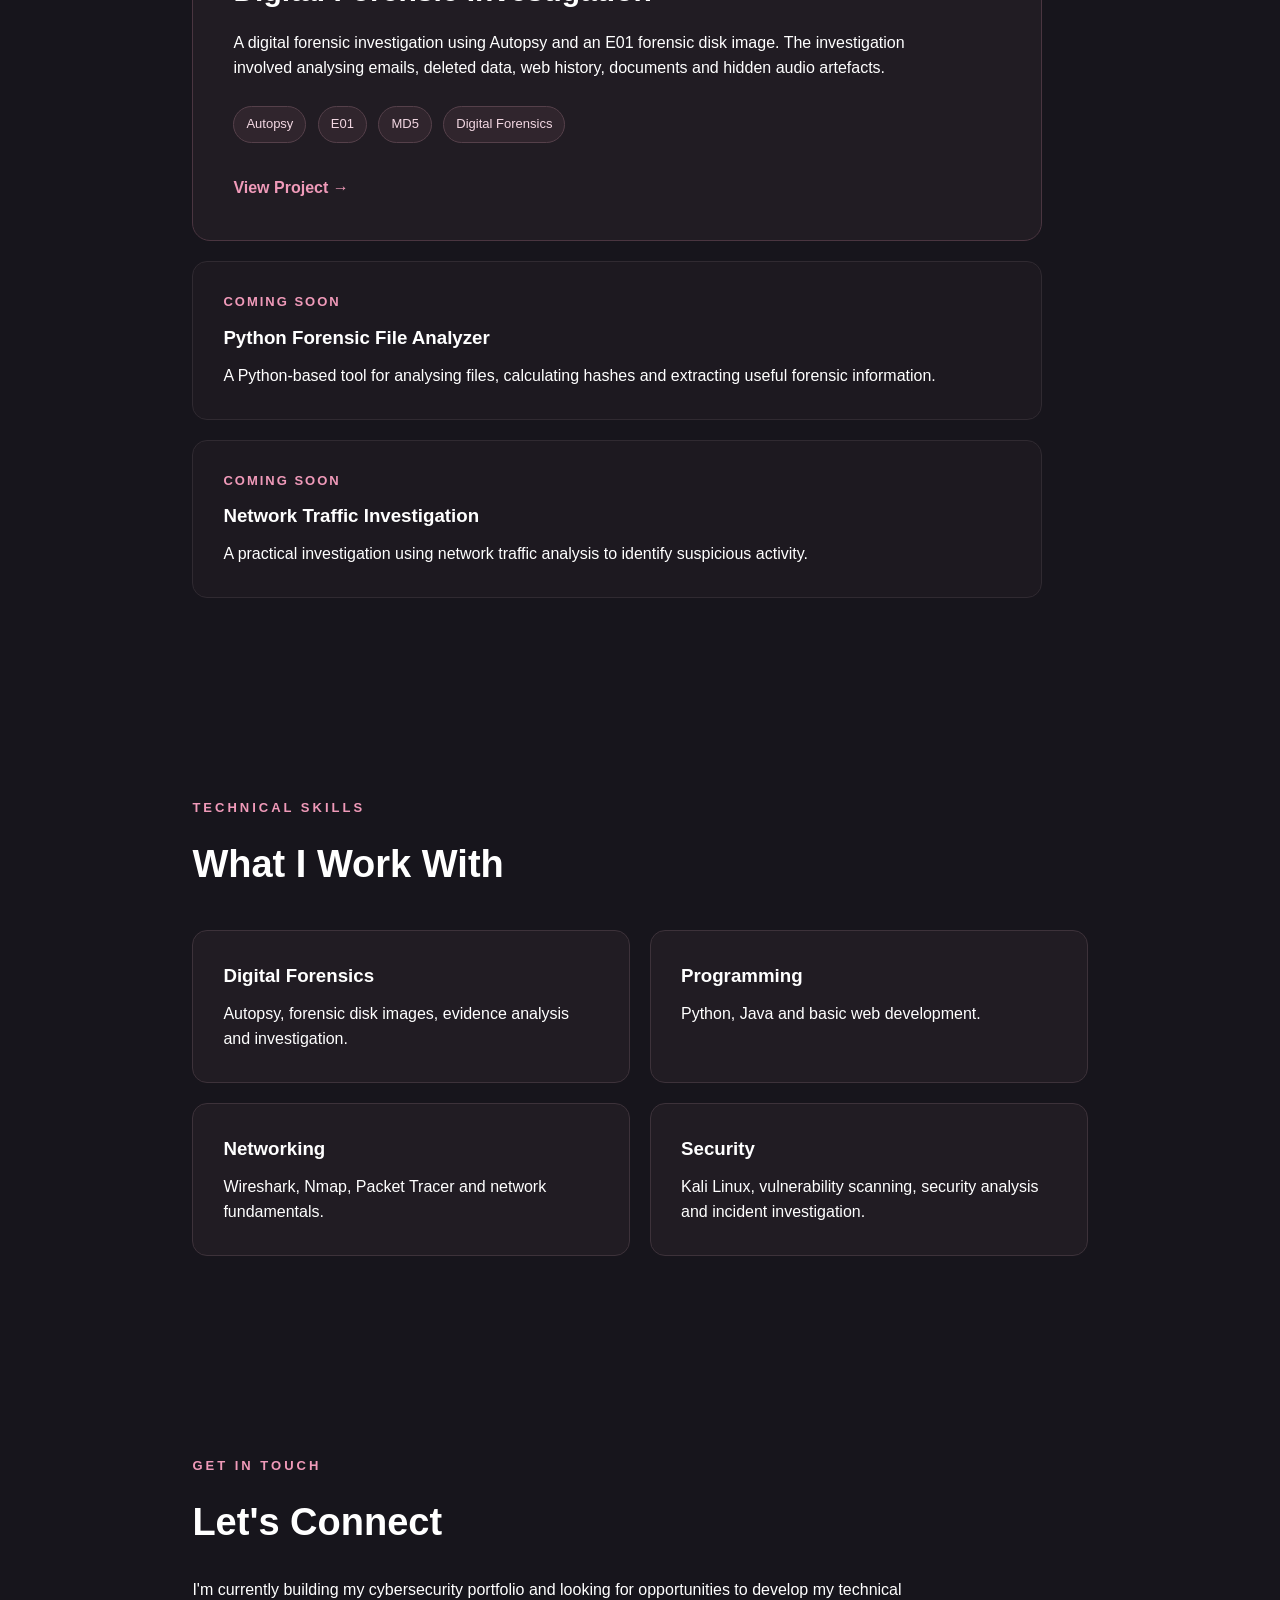
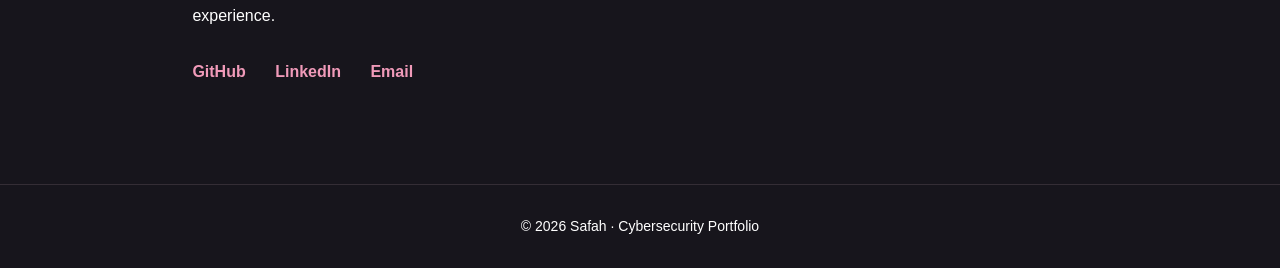
==== commit 5ab6c597: "Fix HTML structure and class attribute Removed an extra paragraph tag and fixed class attribute synt" ====
--- a/index.html
+++ b/index.html
@@ -69,9 +69,7 @@
                 I'm a final-year Cybersecurity student building practical
                 projects to develop my technical skills and prepare for
                 a career in cybersecurity.
-            </p>
-
-            <p>
+
                 I'm particularly interested in digital forensics,
                 security investigations and understanding how technical
                 evidence can be used to investigate incidents.
@@ -79,12 +77,11 @@
 
         </section>
 
-
         <!-- Projects -->
 
         <section id="projects">
 
-            <p class="eyebrow">MY WORK</p>
+         class="eyebrow">MY WORK</p>
 
             <h2>Featured Project</h2>
 
--- a/style.css
+++ b/style.css
@@ -592,3 +592,26 @@
         padding-left: 20px;
     }
 }
+/* =========================
+   PROJECT PAGE SPACING
+========================= */
+
+.project-hero {
+    padding-bottom: 40px;
+}
+
+.project-hero + section {
+    padding-top: 50px;
+}
+
+.project-hero + section p:not(.eyebrow) {
+    margin-bottom: 12px;
+}
+
+section > p:not(.eyebrow) {
+    margin-bottom: 12px;
+}
+
+section > p:not(.eyebrow) + p:not(.eyebrow) {
+    margin-top: 0;
+}
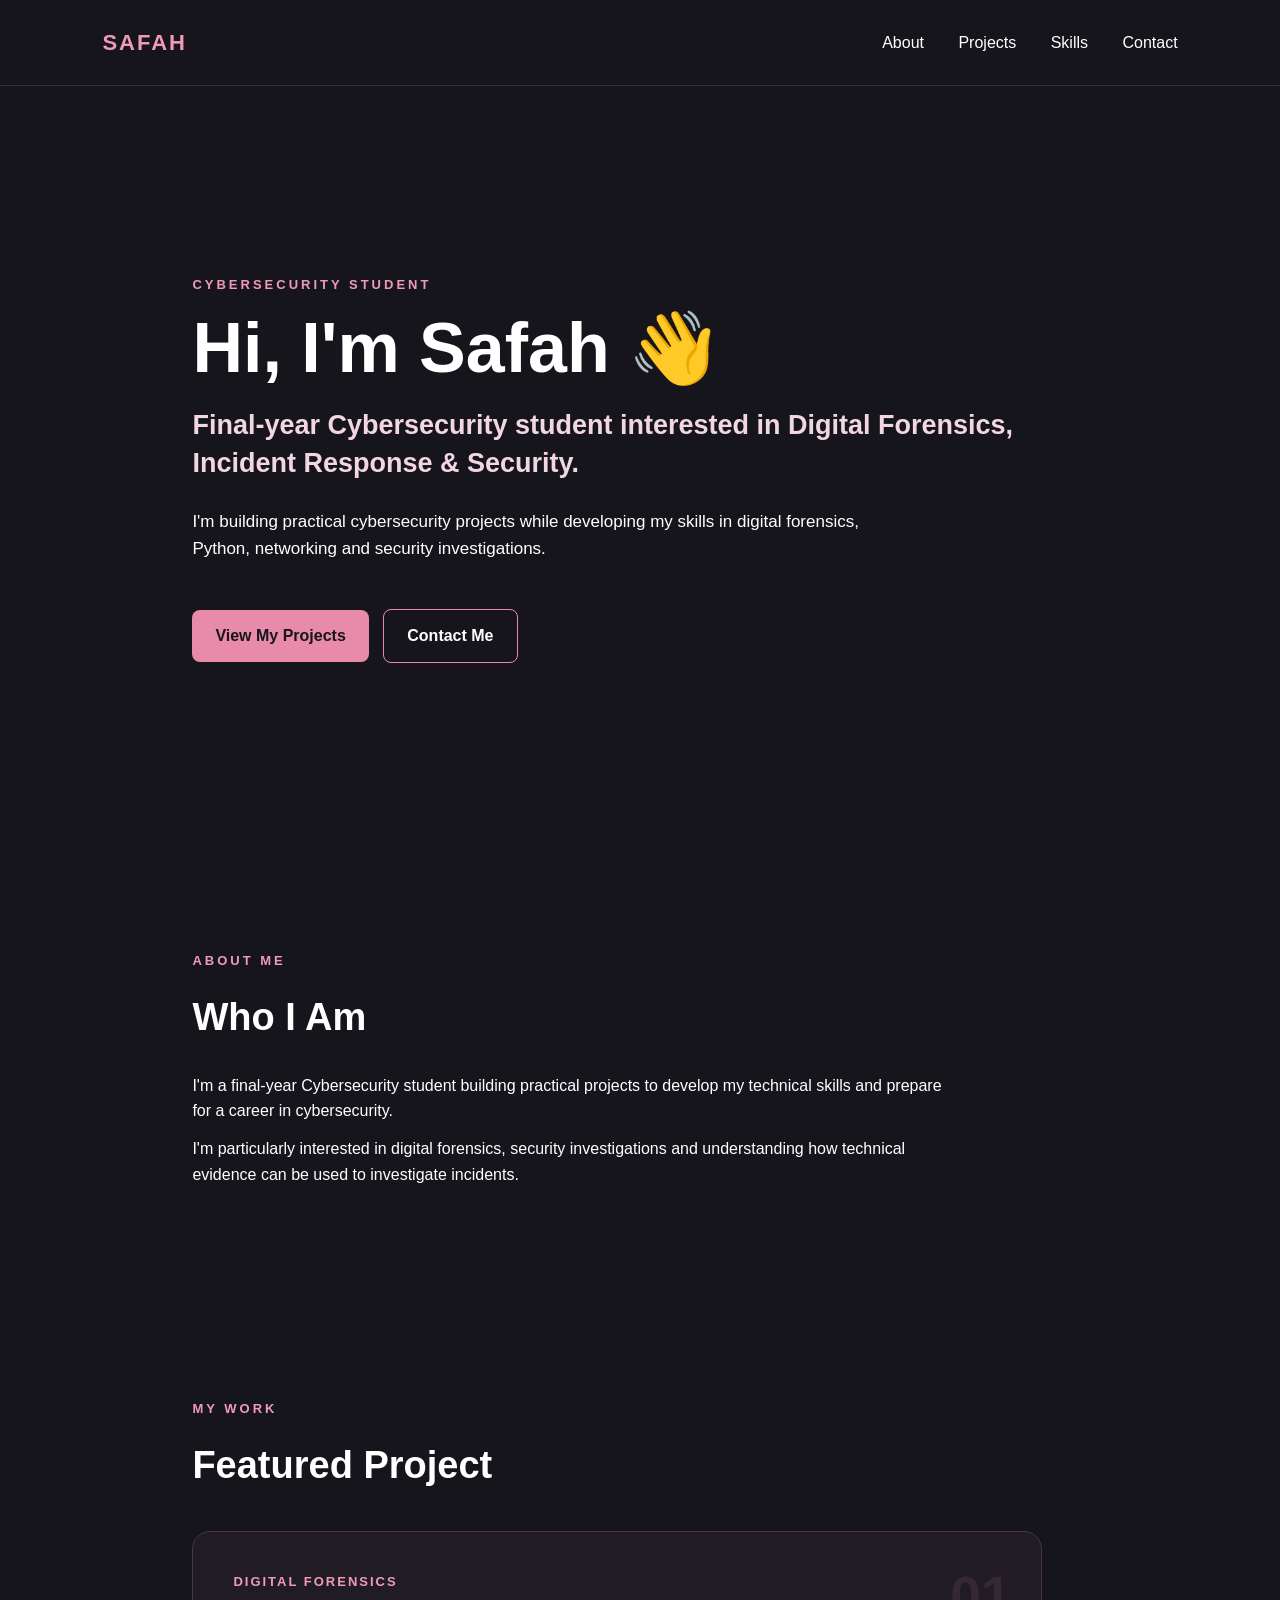
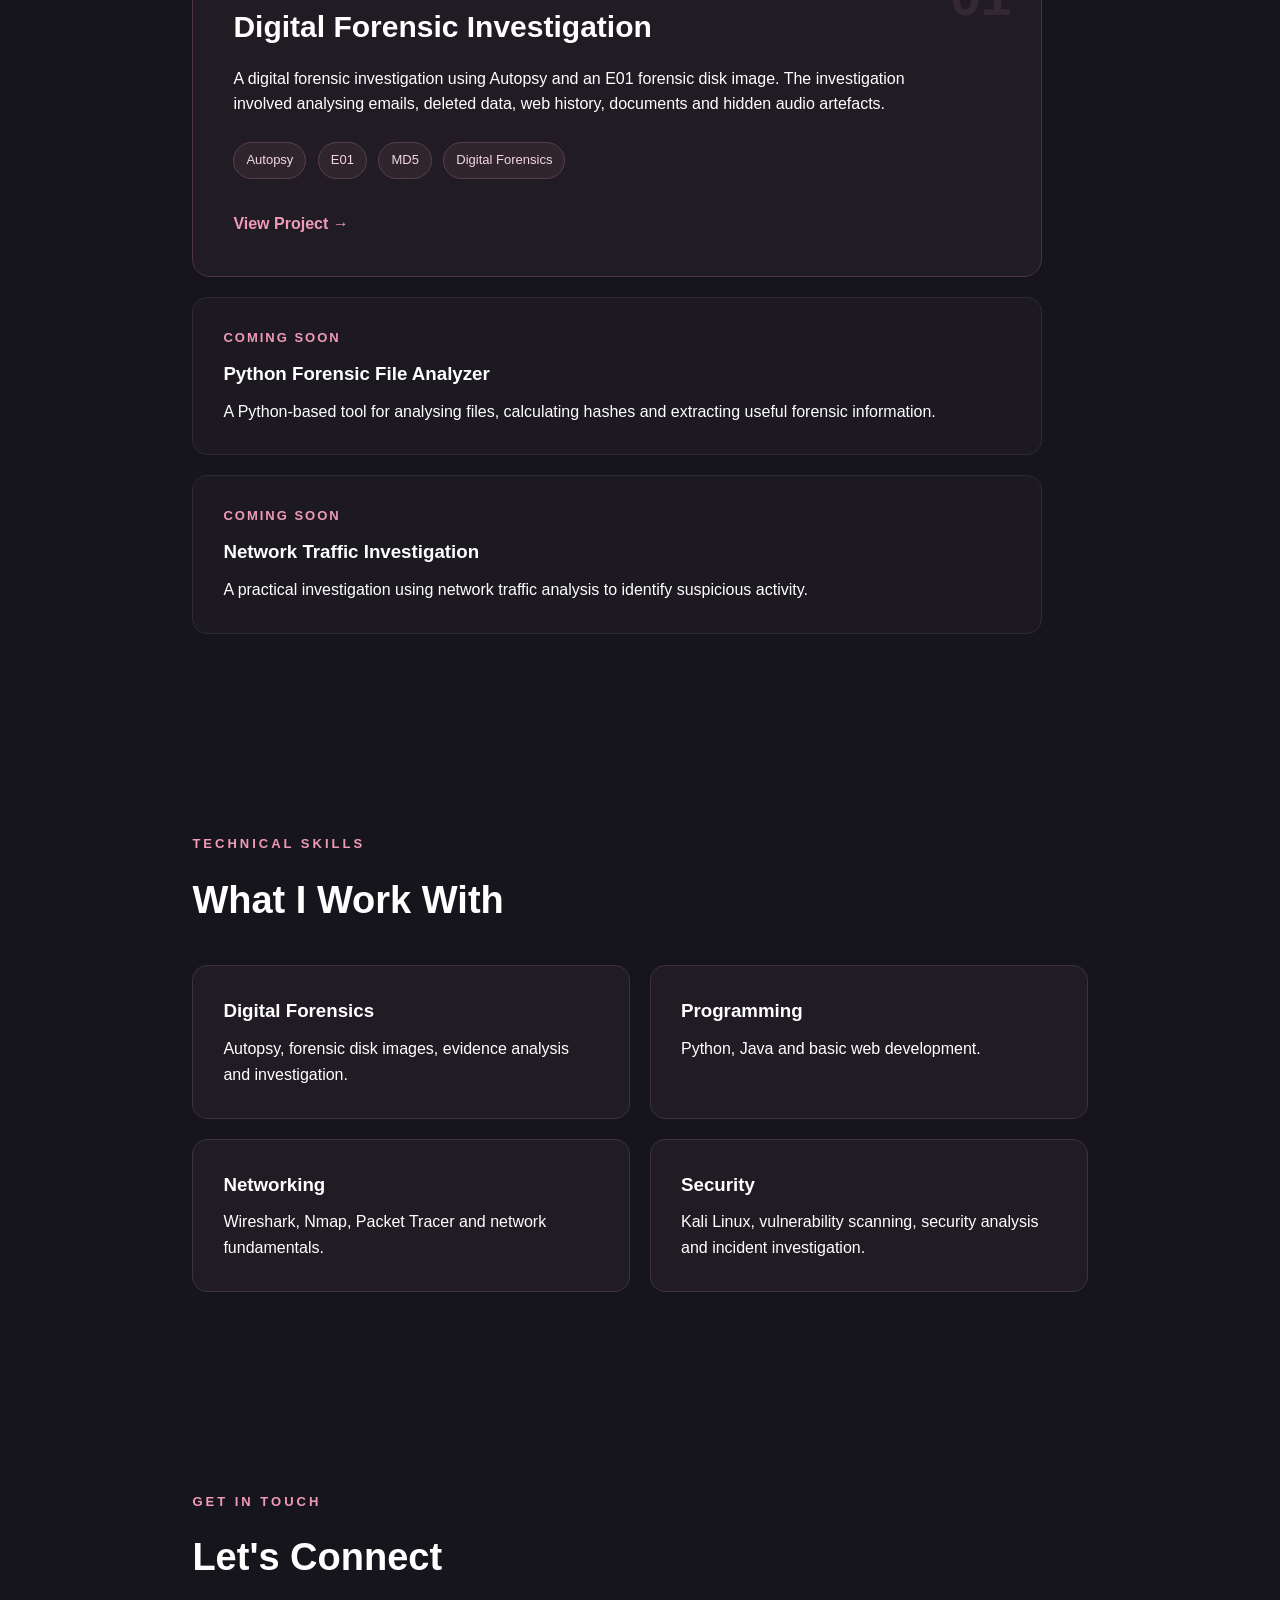
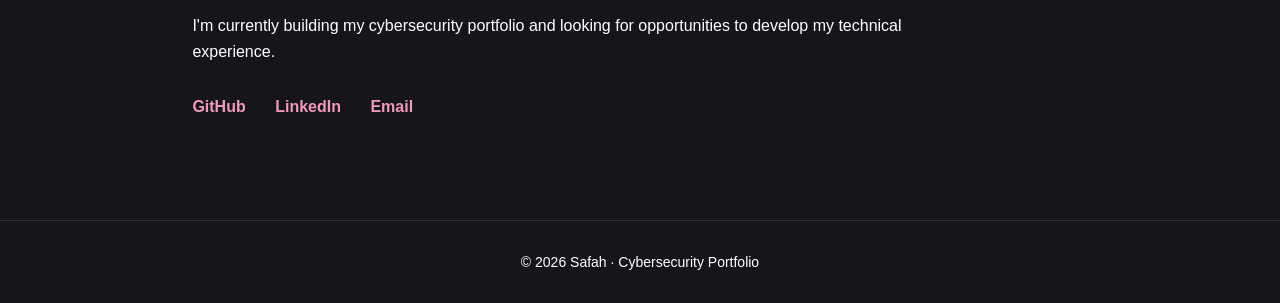
==== commit 06d8f2e8: "Enhance content in index.html with new sections Added additional paragraphs about interests and skil" ====
--- a/index.html
+++ b/index.html
@@ -69,7 +69,9 @@
                 I'm a final-year Cybersecurity student building practical
                 projects to develop my technical skills and prepare for
                 a career in cybersecurity.
-
+            </p>
+
+            <p>
                 I'm particularly interested in digital forensics,
                 security investigations and understanding how technical
                 evidence can be used to investigate incidents.
@@ -77,11 +79,12 @@
 
         </section>
 
+
         <!-- Projects -->
 
         <section id="projects">
 
-         class="eyebrow">MY WORK</p>
+            <p class="eyebrow">MY WORK</p>
 
             <h2>Featured Project</h2>
 
@@ -168,34 +171,49 @@
             <div class="skills-grid">
 
                 <div class="skill">
+
                     <h3>Digital Forensics</h3>
+
                     <p>
                         Autopsy, forensic disk images,
                         evidence analysis and investigation.
                     </p>
-                </div>
-
-                <div class="skill">
+
+                </div>
+
+
+                <div class="skill">
+
                     <h3>Programming</h3>
+
                     <p>
                         Python, Java and basic web development.
                     </p>
-                </div>
-
-                <div class="skill">
+
+                </div>
+
+
+                <div class="skill">
+
                     <h3>Networking</h3>
+
                     <p>
                         Wireshark, Nmap, Packet Tracer
                         and network fundamentals.
                     </p>
-                </div>
-
-                <div class="skill">
+
+                </div>
+
+
+                <div class="skill">
+
                     <h3>Security</h3>
+
                     <p>
                         Kali Linux, vulnerability scanning,
                         security analysis and incident investigation.
                     </p>
+
                 </div>
 
             </div>
